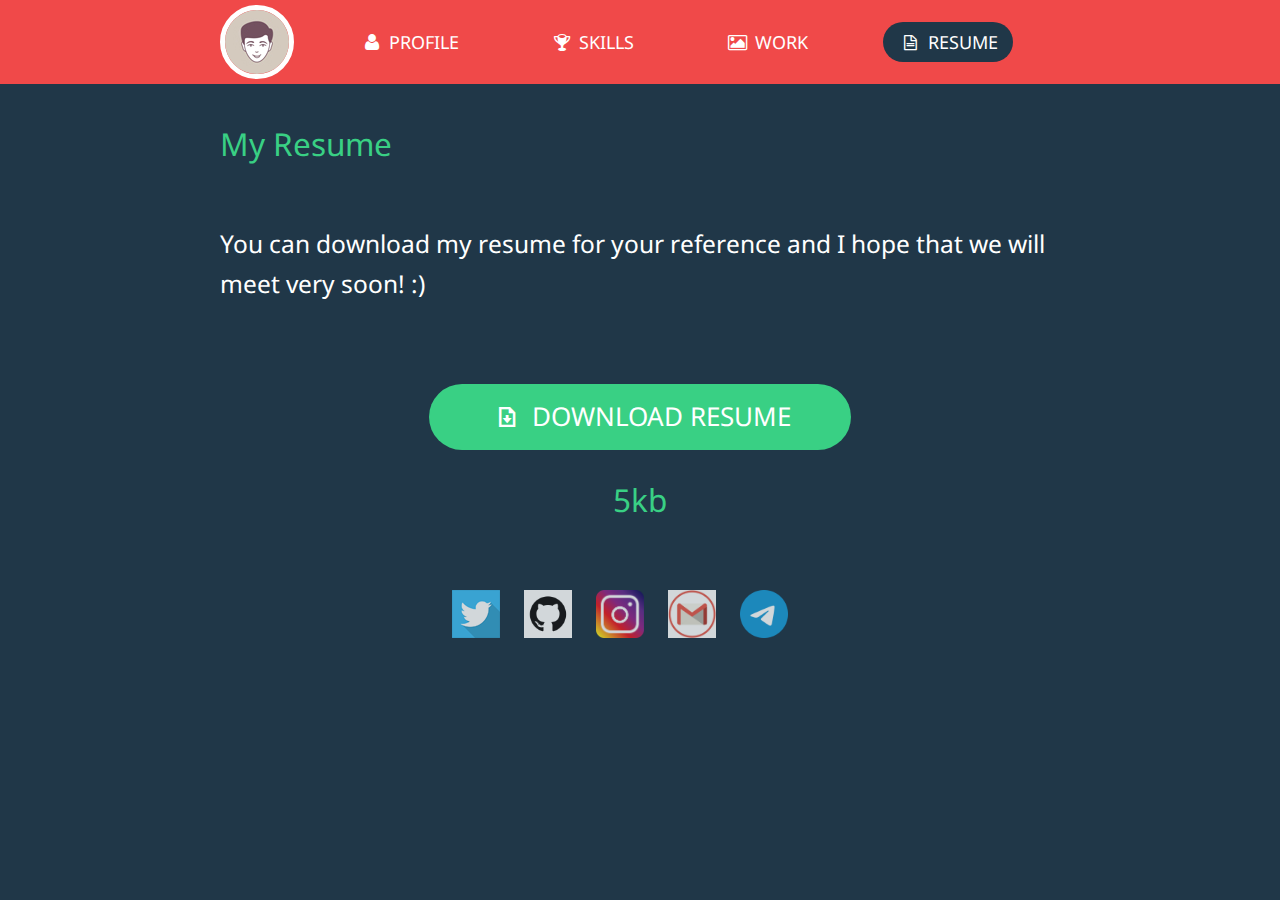
==== resume.html @ 4de0b394 "First commit" ====
<!DOCTYPE html>
<html lang="en">
<head>
<title>Mini Portfolio | Resume</title>
<meta charset="utf-8">
<meta name="viewport" content="width=device-width, initial-scale=1.0">
<link href="css/bootstrap.css" rel="stylesheet">
<link href="css/style.css" rel="stylesheet">
<link href="font/css/fontello.css" rel="stylesheet">
<link href='http://fonts.googleapis.com/css?family=Droid+Sans:400,700' rel='stylesheet' type='text/css'>
</head>
<body>
<div class="navbar">
  <div class="navbar-inner">
    <div class="container"> <a class="btn btn-navbar" data-toggle="collapse" data-target=".nav-collapse"> <span class="icon-bar"></span> <span class="icon-bar"></span> <span class="icon-bar"></span> </a> <a class="brand" href="index.html"><img src="img/user.jpg" alt=""></a>
      <ul class="nav nav-collapse pull-right">
        <li><a href="index.html"><i class="icon-user"></i> Profile</a></li>
        <li><a href="skills.html"><i class="icon-trophy"></i> Skills</a></li>
        <li><a href="work.html"><i class="icon-picture"></i> Work</a></li>
        <li><a href="resume.html" class="active"><i class="icon-doc-text"></i> Resume</a></li>
      </ul>
      <div class="nav-collapse collapse"></div>
    </div>
  </div>
</div>
<div class="container resume">
  <h2>My Resume</h2>
  <h3>You can download my resume for your reference and I hope that we will meet very soon! :)</h3>
  <div class="btn-center"> <a href="resume.docx" class="hire-me" download><i class="icon-download"></i> Download Resume</a>
    <h2>5kb</h2>
  </div>
</div>
<div class="row social">
  <ul class="social-icons">
    <li><a href="https://twitter.com/qwivet"><img src="img/tw.png" alt="" class="cimg"></a></li>
    <li><a href="https://github.com/qwivet"><img src="img/gh.png" alt="" class="cimg"></a></li>
    <li><a href="https://www.instagram.com/_qwivet_the_artist_/"><img src="img/in.png" alt="" class="cimg"></a></li>
    <li><a href="mailto:qwivet@gmail.com"><img src="img/gm.png" alt="" class="cimg"></a></li>
    <li><a href="https://telegram.im/@qwivet"><img src="img/tg.png" alt="" class="cimg"></a></li>
  </ul>
</div>
</body>
</html>
---- css/style.css ----
/*This stylesheet contains some custom class rather than Bootstrap*/
		
a.brand img {
	border-radius:50%;
	border:5px solid #fff;
}
.profile, .skills, .work, .resume {
	padding:30px 0;
}
.profile h2, .skills h2, .work h2, .resume h2 {
	font-weight:normal;
	color: #39D084;
}
/***** Profile *****/
	.profile h1 {
	color:#39d084;
	font-weight: normal;
}
.profile h3 {
	color:#fff;
	font-weight: normal;
}
.profile p {
	color:#fff;
	font-size:18px;
	line-height: 35px;
	margin-top: 30px;
}
.profile .container .span5 {
	padding:40px 0;
}
a.hire-me {
	display: inline-block;
 *display: inline;
	padding:20px 60px;
	background:#39d084;
	color:#fff;
	text-transform:uppercase;
	font-size:26px;
	margin:20px 0;
	-webkit-border-radius: 40px;
	-moz-border-radius: 40px;
	border-radius: 40px;
}
a.hire-me:hover {
	text-decoration:none;
	background:#11d170;
}
.social {
	text-align:center;
	padding-bottom:80px;
}
ul.social-icons {
	margin:20px 0;
}
ul.social-icons li {
	list-style:none;
	display:inline-block;
	margin:10px;
}
ul.social-icons li:first-child {
	margin-left:0;
}
ul.social-icons li a {
	opacity:0.8;
}
ul.social-icons li a:hover {
	opacity:1;
}
/***** Skills *****/
.skills .span3 {
	width:235px;
	overflow: hidden;
}
.skills .span5 {
	text-align:left;
	padding:47px 0;
}
.skills .ps, .skills .ai, .skills .html, .skills .css {
	padding:25px;
	width:100px;
	height:100px;
	-webkit-border-radius: 50%;
	-moz-border-radius: 50%;
	border-radius: 50%;
	text-align:center;
	border:8px solid #203748;
	float:right;
	-webkit-transition: all 0.2s linear;
	-moz-transition: all 0.2s linear;
	-o-transition: all 0.2s linear;
	transition: all 0.2s linear;
}
.skills .ps {
	background:#13142E;
}
.skills .ai {
	background:#ee742b;
}
.skills .html {
	background:#6A3F36;
}
.skills .css {
	background:#FFA22C;
}
.skills .ps:hover, .skills .ai:hover, .skills .html:hover, .skills .css:hover {
	border:8px solid #fff;
}
.skills .ps h3, .skills .ai h3, .skills .html h3, .skills .css h3 {
	color:#fff;
	font-size: 3.4em;
	font-weight: normal;
	line-height: 80px;
}
.skills .html h3, .skills .css h3 {
	font-size: 2.2em;
}
.expand-bg {
	background: none repeat scroll 0 0 #EAEDF2;
	border-radius:16px;
	height: 16px;
	margin-bottom: 15px;
	position: relative;
	padding: 0 2px;
}
.expand {
	border-radius: 10px;
	height: 4px;
	margin: 2px 0;
	padding: 4px 0 4px 5px;
	position: absolute;
}
.skills .span5 h3 {
	font-size: 18.5px;
	line-height: 15px;
	font-weight:normal;
	text-transform:uppercase;
}
.skills .span5 h3 span {
	float:right;
}
.ps2 {
	width:85%;
	background:#333333;
	-moz-animation:html5 2s ease-out;
	-webkit-animation:html5 2s ease-out;
}
.ai2 {
	width:70%;
	background:#ee742b;
	-moz-animation:css3 2s ease-out;
	-webkit-animation:css3 2s ease-out;
}
.html2 {
	width:50%;
	background:#6A3F36;
	-moz-animation:jquery 2s ease-out;
	-webkit-animation:jquery 2s ease-out;
}
.css2 {
	width:30%;
	background:#FFA22C;
	-moz-animation:photoshop 2s ease-out;
	-webkit-animation:photoshop 2s ease-out;
}
 @-moz-keyframes ps2 {
0% {
width:0px;
}
100% {
width:85%;
}
}
@-moz-keyframes ai2 {
0% {
width:0px;
}
100% {
width:70%;
}
}
@-moz-keyframes html2 {
0% {
width:0px;
}
100% {
width:50%;
}
}
@-moz-keyframes css2 {
0% {
width:0px;
}
100% {
width:30%;
}
}
 @-webkit-keyframes ps2 {
0% {
width:0px;
}
100% {
width:85%;
}
}
@-webkit-keyframes ai {
0% {
width:0px;
}
100% {
width:70%;
}
}
@-webkit-keyframes html {
0% {
width:0px;
}
100% {
width:50%;
}
}
@-webkit-keyframes css {
0% {
width:0px;
}
100% {
width:30%;
}
}
/**** Work container *****/
ul.work-images li {
	list-style:none;
	display:inline-block;
	margin: 8px 10px;
 background:
}
ul.work-images li:first-child {
	margin-left:0;
}
ul.work-images li div {
	background:url(../img/eye.png) 50% 50% no-repeat;
	background-color: #f04949;
	-webkit-transition: all 0.2s linear;
	-moz-transition: all 0.2s linear;
	-o-transition: all 0.2s linear;
	transition: all 0.2s linear;
}
ul.work-images li img {
	-webkit-transition: all 0.2s linear;
	-moz-transition: all 0.2s linear;
	-o-transition: all 0.2s linear;
	transition: all 0.2s linear;
}
ul.work-images li img:hover {
	opacity:0.1;
}
/***** Resume container *****/
.resume h3 {
	margin:60px 0;
}
.resume .btn-center {
	text-align:center;
}
.footer {
	background:#355267;
	position: fixed;
	width: 100%;
	bottom:0;
}
.footer p {
	margin:20px 0;
}
.footer p a {
	color:#fff;
	text-decoration:none;
}
.footer p a:hover {
	color:#39d084;
}
.cimg
{
	height: 48px;
	width: 48px;
}
.mini
{
	height: 300px;
	width: 300px;
}
.foto
{
	height: 64px;
	width: 64px;
}
---- font/css/fontello.css ----
@font-face {
  font-family: 'fontello';
  src: url('../font/fontello.eot?87773380');
  src: url('../font/fontello.eot?87773380#iefix') format('embedded-opentype'),
       url('../font/fontello.woff?87773380') format('woff'),
       url('../font/fontello.ttf?87773380') format('truetype'),
       url('../font/fontello.svg?87773380#fontello') format('svg');
  font-weight: normal;
  font-style: normal;
}
/* Chrome hack: SVG is rendered more smooth in Windozze. 100% magic, uncomment if you need it. */
/* Note, that will break hinting! In other OS-es font will be not as sharp as it could be */
/*
@media screen and (-webkit-min-device-pixel-ratio:0) {
  @font-face {
    font-family: 'fontello';
    src: url('../font/fontello.svg?87773380#fontello') format('svg');
  }
}
*/
 
 [class^="icon-"]:before, [class*=" icon-"]:before {
  font-family: "fontello";
  font-style: normal;
  font-weight: normal;
  speak: none;
 
  display: inline-block;
  text-decoration: inherit;
  width: 1em;
  margin-right: .2em;
  text-align: center;
  /* opacity: .8; */
 
  /* For safety - reset parent styles, that can break glyph codes*/
  font-variant: normal;
  text-transform: none;
     
  /* fix buttons height, for twitter bootstrap */
  line-height: 1em;
 
  /* Animation center compensation - margins should be symmetric */
  /* remove if not needed */
  margin-left: .2em;
 
  /* you can be more comfortable with increased icons size */
  /* font-size: 120%; */
 
  /* Uncomment for 3D effect */
  /* text-shadow: 1px 1px 1px rgba(127, 127, 127, 0.3); */
}
 
.icon-mail:before { content: '\e806'; } /* '' */
.icon-cancel:before { content: '\e80f'; } /* '' */
.icon-paper-plane:before { content: '\e804'; } /* '' */
.icon-doc-text:before { content: '\e803'; } /* '' */
.icon-github-circled:before { content: '\e80e'; } /* '' */
.icon-twitter-circled:before { content: '\e808'; } /* '' */
.icon-facebook-circled:before { content: '\e807'; } /* '' */
.icon-gplus-circled:before { content: '\e809'; } /* '' */
.icon-pinterest-circled:before { content: '\e80a'; } /* '' */
.icon-linkedin-circled:before { content: '\e80b'; } /* '' */
.icon-dribbble-circled:before { content: '\e80c'; } /* '' */
.icon-stumbleupon-circled:before { content: '\e80d'; } /* '' */
.icon-picture:before { content: '\e802'; } /* '' */
.icon-trophy:before { content: '\e801'; } /* '' */
.icon-user:before { content: '\e800'; } /* '' */
.icon-download:before { content: '\e805'; } /* '' */
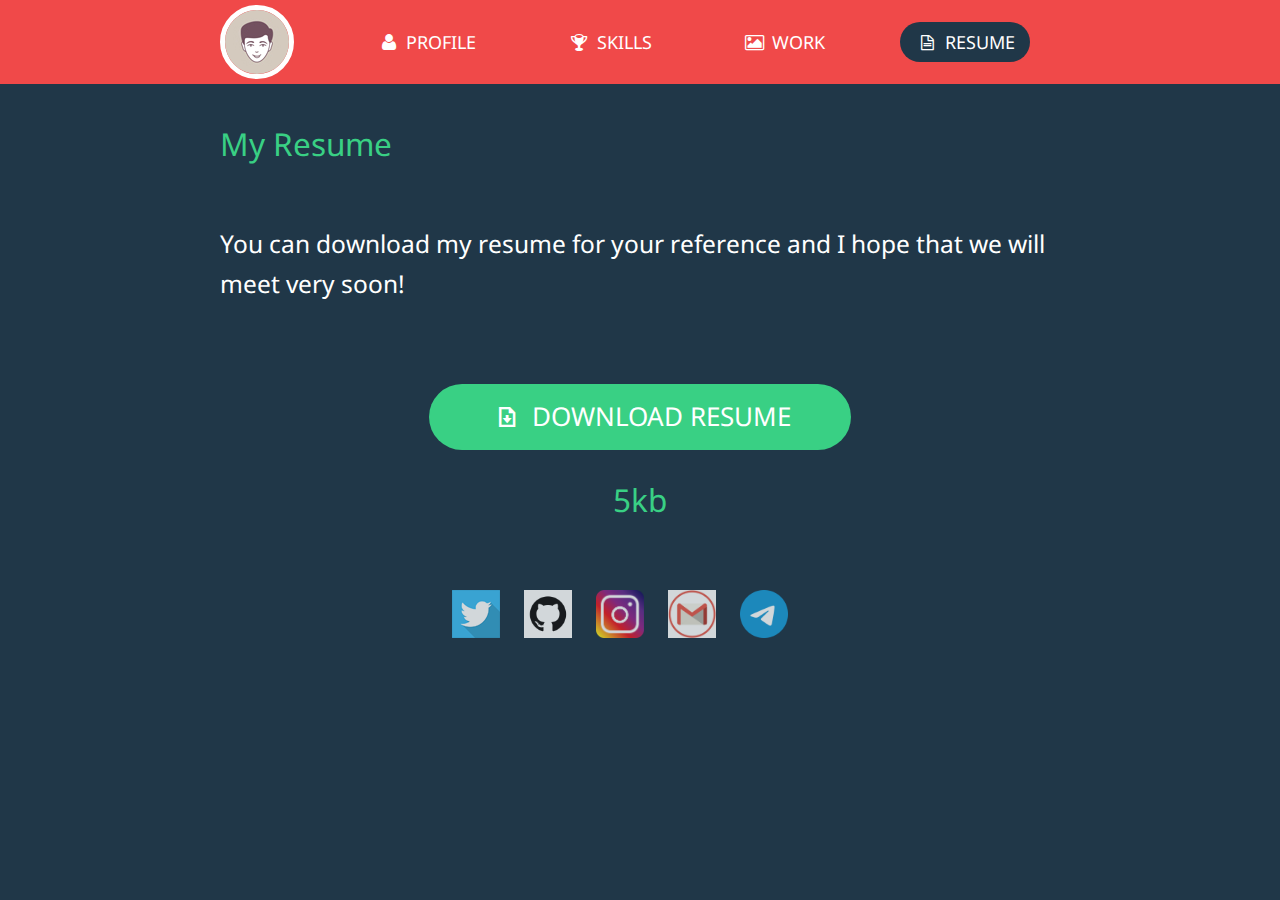
==== commit 8338536a: "Right bootstrap." ====
--- a/resume.html
+++ b/resume.html
@@ -25,7 +25,7 @@
 </div>
 <div class="container resume">
   <h2>My Resume</h2>
-  <h3>You can download my resume for your reference and I hope that we will meet very soon! :)</h3>
+  <h3>You can download my resume for your reference and I hope that we will meet very soon!</h3>
   <div class="btn-center"> <a href="resume.docx" class="hire-me" download><i class="icon-download"></i> Download Resume</a>
     <h2>5kb</h2>
   </div>
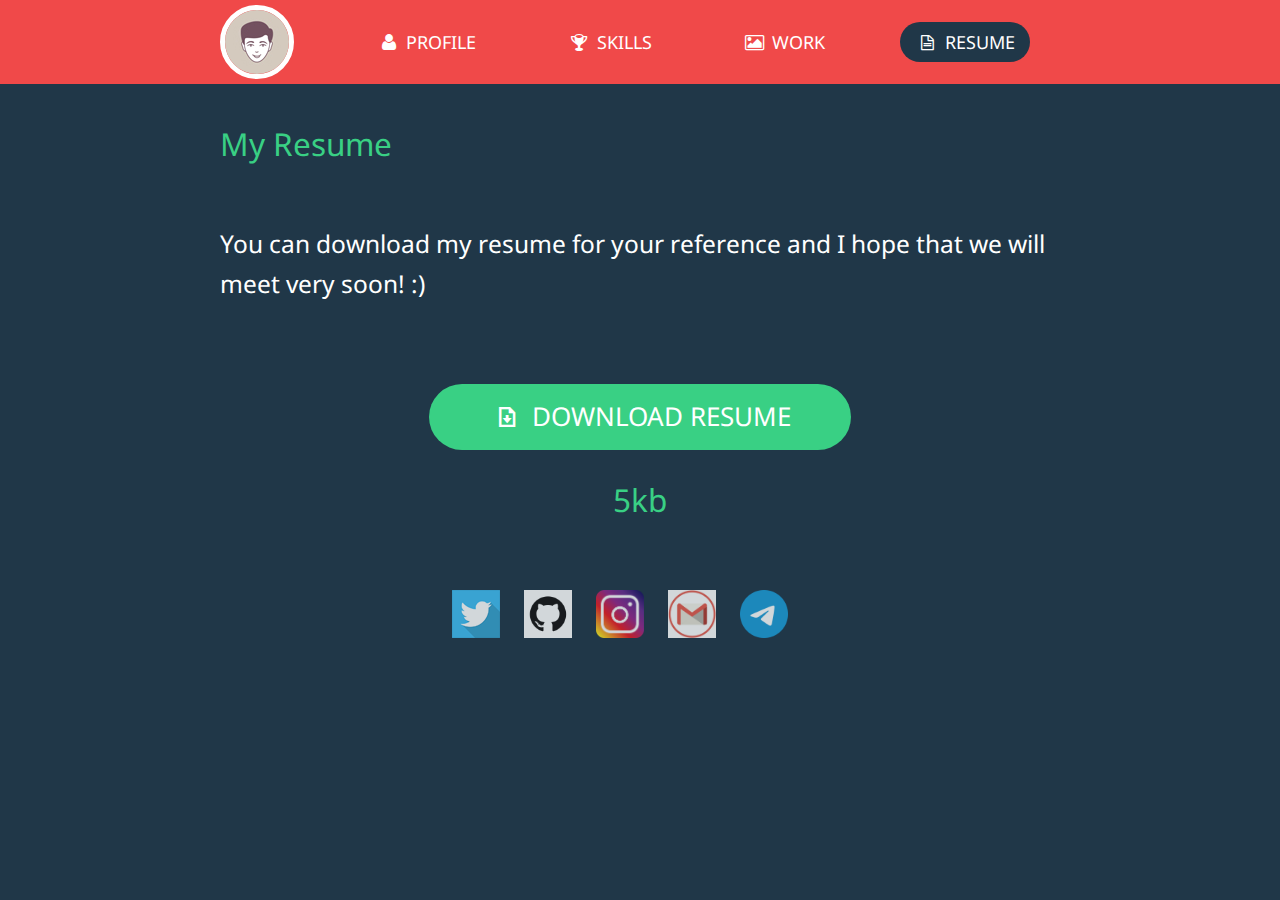
==== commit a70e9626: "try" ====
--- a/resume.html
+++ b/resume.html
@@ -4,8 +4,8 @@
 <title>Mini Portfolio | Resume</title>
 <meta charset="utf-8">
 <meta name="viewport" content="width=device-width, initial-scale=1.0">
-<link href="css/bootstrap.css" rel="stylesheet">
-<link href="css/style.css" rel="stylesheet">
+<link href="bootstrap.css" rel="stylesheet">
+<link href="style.css" rel="stylesheet">
 <link href="font/css/fontello.css" rel="stylesheet">
 <link href='http://fonts.googleapis.com/css?family=Droid+Sans:400,700' rel='stylesheet' type='text/css'>
 </head>
@@ -25,8 +25,8 @@
 </div>
 <div class="container resume">
   <h2>My Resume</h2>
-  <h3>You can download my resume for your reference and I hope that we will meet very soon!</h3>
-  <div class="btn-center"> <a href="resume.docx" class="hire-me" download><i class="icon-download"></i> Download Resume</a>
+  <h3>You can download my resume for your reference and I hope that we will meet very soon! :)</h3>
+  <div class="btn-center"> <a href="resume.doc" class="hire-me" download><i class="icon-download"></i> Download Resume</a>
     <h2>5kb</h2>
   </div>
 </div>
--- a/style.css
+++ b/style.css
@@ -0,0 +1,294 @@
+/*This stylesheet contains some custom class rather than Bootstrap*/
+		
+a.brand img {
+	border-radius:50%;
+	border:5px solid #fff;
+}
+.profile, .skills, .work, .resume {
+	padding:30px 0;
+}
+.profile h2, .skills h2, .work h2, .resume h2 {
+	font-weight:normal;
+	color: #39D084;
+}
+/***** Profile *****/
+	.profile h1 {
+	color:#39d084;
+	font-weight: normal;
+}
+.profile h3 {
+	color:#fff;
+	font-weight: normal;
+}
+.profile p {
+	color:#fff;
+	font-size:18px;
+	line-height: 35px;
+	margin-top: 30px;
+}
+.profile .container .span5 {
+	padding:40px 0;
+}
+a.hire-me {
+	display: inline-block;
+ *display: inline;
+	padding:20px 60px;
+	background:#39d084;
+	color:#fff;
+	text-transform:uppercase;
+	font-size:26px;
+	margin:20px 0;
+	-webkit-border-radius: 40px;
+	-moz-border-radius: 40px;
+	border-radius: 40px;
+}
+a.hire-me:hover {
+	text-decoration:none;
+	background:#11d170;
+}
+.social {
+	text-align:center;
+	padding-bottom:80px;
+}
+ul.social-icons {
+	margin:20px 0;
+}
+ul.social-icons li {
+	list-style:none;
+	display:inline-block;
+	margin:10px;
+}
+ul.social-icons li:first-child {
+	margin-left:0;
+}
+ul.social-icons li a {
+	opacity:0.8;
+}
+ul.social-icons li a:hover {
+	opacity:1;
+}
+/***** Skills *****/
+.skills .span3 {
+	width:235px;
+	overflow: hidden;
+}
+.skills .span5 {
+	text-align:left;
+	padding:47px 0;
+}
+.skills .ps, .skills .ai, .skills .html, .skills .css {
+	padding:25px;
+	width:100px;
+	height:100px;
+	-webkit-border-radius: 50%;
+	-moz-border-radius: 50%;
+	border-radius: 50%;
+	text-align:center;
+	border:8px solid #203748;
+	float:right;
+	-webkit-transition: all 0.2s linear;
+	-moz-transition: all 0.2s linear;
+	-o-transition: all 0.2s linear;
+	transition: all 0.2s linear;
+}
+.skills .ps {
+	background:#13142E;
+}
+.skills .ai {
+	background:#ee742b;
+}
+.skills .html {
+	background:#6A3F36;
+}
+.skills .css {
+	background:#FFA22C;
+}
+.skills .ps:hover, .skills .ai:hover, .skills .html:hover, .skills .css:hover {
+	border:8px solid #fff;
+}
+.skills .ps h3, .skills .ai h3, .skills .html h3, .skills .css h3 {
+	color:#fff;
+	font-size: 3.4em;
+	font-weight: normal;
+	line-height: 80px;
+}
+.skills .html h3, .skills .css h3 {
+	font-size: 2.2em;
+}
+.expand-bg {
+	background: none repeat scroll 0 0 #EAEDF2;
+	border-radius:16px;
+	height: 16px;
+	margin-bottom: 15px;
+	position: relative;
+	padding: 0 2px;
+}
+.expand {
+	border-radius: 10px;
+	height: 4px;
+	margin: 2px 0;
+	padding: 4px 0 4px 5px;
+	position: absolute;
+}
+.skills .span5 h3 {
+	font-size: 18.5px;
+	line-height: 15px;
+	font-weight:normal;
+	text-transform:uppercase;
+}
+.skills .span5 h3 span {
+	float:right;
+}
+.ps2 {
+	width:85%;
+	background:#333333;
+	-moz-animation:html5 2s ease-out;
+	-webkit-animation:html5 2s ease-out;
+}
+.ai2 {
+	width:70%;
+	background:#ee742b;
+	-moz-animation:css3 2s ease-out;
+	-webkit-animation:css3 2s ease-out;
+}
+.html2 {
+	width:50%;
+	background:#6A3F36;
+	-moz-animation:jquery 2s ease-out;
+	-webkit-animation:jquery 2s ease-out;
+}
+.css2 {
+	width:30%;
+	background:#FFA22C;
+	-moz-animation:photoshop 2s ease-out;
+	-webkit-animation:photoshop 2s ease-out;
+}
+ @-moz-keyframes ps2 {
+0% {
+width:0px;
+}
+100% {
+width:85%;
+}
+}
+@-moz-keyframes ai2 {
+0% {
+width:0px;
+}
+100% {
+width:70%;
+}
+}
+@-moz-keyframes html2 {
+0% {
+width:0px;
+}
+100% {
+width:50%;
+}
+}
+@-moz-keyframes css2 {
+0% {
+width:0px;
+}
+100% {
+width:30%;
+}
+}
+ @-webkit-keyframes ps2 {
+0% {
+width:0px;
+}
+100% {
+width:85%;
+}
+}
+@-webkit-keyframes ai {
+0% {
+width:0px;
+}
+100% {
+width:70%;
+}
+}
+@-webkit-keyframes html {
+0% {
+width:0px;
+}
+100% {
+width:50%;
+}
+}
+@-webkit-keyframes css {
+0% {
+width:0px;
+}
+100% {
+width:30%;
+}
+}
+/**** Work container *****/
+ul.work-images li {
+	list-style:none;
+	display:inline-block;
+	margin: 8px 10px;
+ background:
+}
+ul.work-images li:first-child {
+	margin-left:0;
+}
+ul.work-images li div {
+	background:url(../img/eye.png) 50% 50% no-repeat;
+	background-color: #f04949;
+	-webkit-transition: all 0.2s linear;
+	-moz-transition: all 0.2s linear;
+	-o-transition: all 0.2s linear;
+	transition: all 0.2s linear;
+}
+ul.work-images li img {
+	-webkit-transition: all 0.2s linear;
+	-moz-transition: all 0.2s linear;
+	-o-transition: all 0.2s linear;
+	transition: all 0.2s linear;
+}
+ul.work-images li img:hover {
+	opacity:0.1;
+}
+/***** Resume container *****/
+.resume h3 {
+	margin:60px 0;
+}
+.resume .btn-center {
+	text-align:center;
+}
+.footer {
+	background:#355267;
+	position: fixed;
+	width: 100%;
+	bottom:0;
+}
+.footer p {
+	margin:20px 0;
+}
+.footer p a {
+	color:#fff;
+	text-decoration:none;
+}
+.footer p a:hover {
+	color:#39d084;
+}
+.cimg
+{
+	height: 48px;
+	width: 48px;
+}
+.mini
+{
+	height: 300px;
+	width: 300px;
+}
+.foto
+{
+	height: 64px;
+	width: 64px;
+}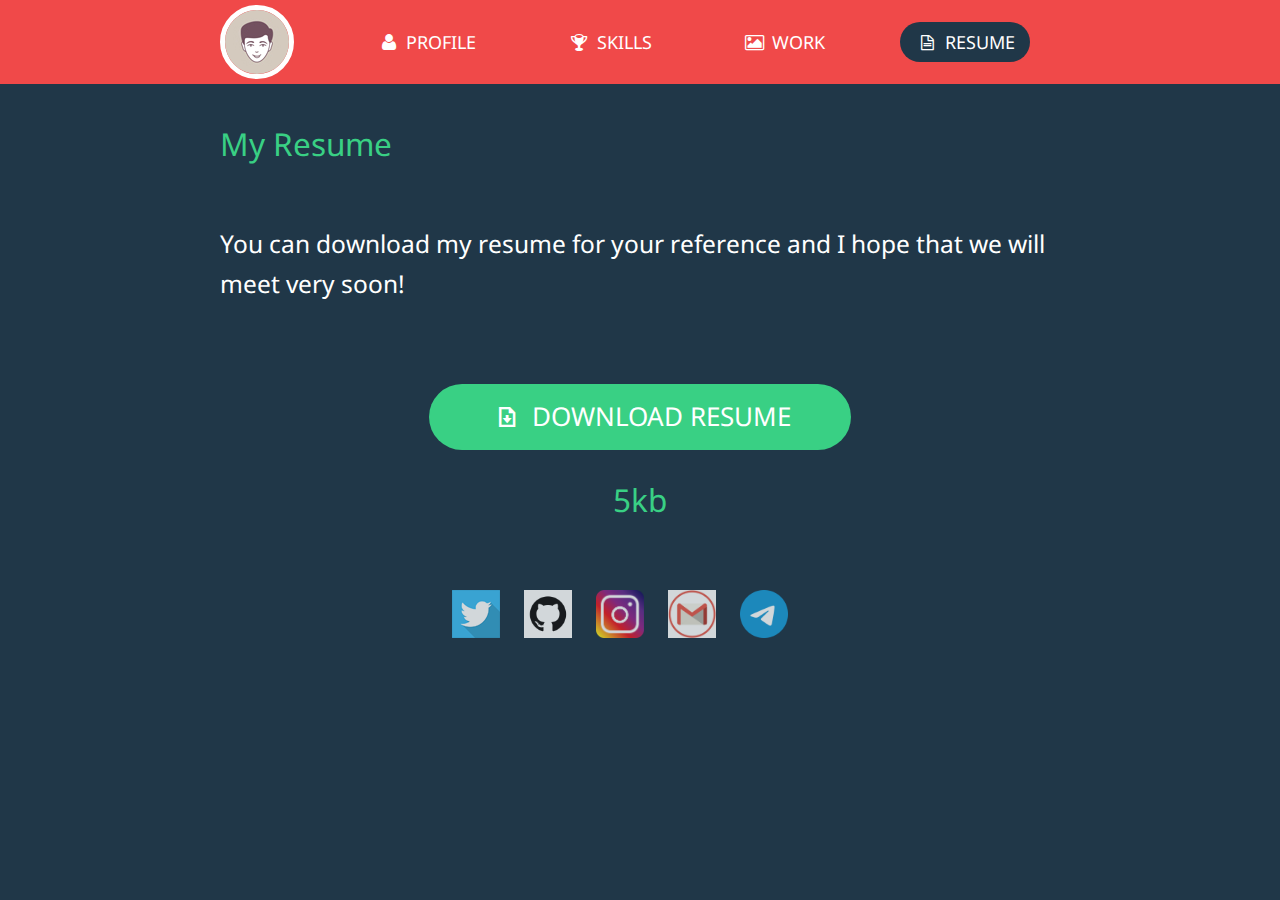
==== commit 0eabdd93: "Revert "try"" ====
--- a/resume.html
+++ b/resume.html
@@ -4,8 +4,8 @@
 <title>Mini Portfolio | Resume</title>
 <meta charset="utf-8">
 <meta name="viewport" content="width=device-width, initial-scale=1.0">
-<link href="bootstrap.css" rel="stylesheet">
-<link href="style.css" rel="stylesheet">
+<link href="css/bootstrap.css" rel="stylesheet">
+<link href="css/style.css" rel="stylesheet">
 <link href="font/css/fontello.css" rel="stylesheet">
 <link href='http://fonts.googleapis.com/css?family=Droid+Sans:400,700' rel='stylesheet' type='text/css'>
 </head>
@@ -25,8 +25,8 @@
 </div>
 <div class="container resume">
   <h2>My Resume</h2>
-  <h3>You can download my resume for your reference and I hope that we will meet very soon! :)</h3>
-  <div class="btn-center"> <a href="resume.doc" class="hire-me" download><i class="icon-download"></i> Download Resume</a>
+  <h3>You can download my resume for your reference and I hope that we will meet very soon!</h3>
+  <div class="btn-center"> <a href="resume.docx" class="hire-me" download><i class="icon-download"></i> Download Resume</a>
     <h2>5kb</h2>
   </div>
 </div>
--- a/css/style.css
+++ b/css/style.css
@@ -0,0 +1,294 @@
+/*This stylesheet contains some custom class rather than Bootstrap*/
+		
+a.brand img {
+	border-radius:50%;
+	border:5px solid #fff;
+}
+.profile, .skills, .work, .resume {
+	padding:30px 0;
+}
+.profile h2, .skills h2, .work h2, .resume h2 {
+	font-weight:normal;
+	color: #39D084;
+}
+/***** Profile *****/
+	.profile h1 {
+	color:#39d084;
+	font-weight: normal;
+}
+.profile h3 {
+	color:#fff;
+	font-weight: normal;
+}
+.profile p {
+	color:#fff;
+	font-size:18px;
+	line-height: 35px;
+	margin-top: 30px;
+}
+.profile .container .span5 {
+	padding:40px 0;
+}
+a.hire-me {
+	display: inline-block;
+ *display: inline;
+	padding:20px 60px;
+	background:#39d084;
+	color:#fff;
+	text-transform:uppercase;
+	font-size:26px;
+	margin:20px 0;
+	-webkit-border-radius: 40px;
+	-moz-border-radius: 40px;
+	border-radius: 40px;
+}
+a.hire-me:hover {
+	text-decoration:none;
+	background:#11d170;
+}
+.social {
+	text-align:center;
+	padding-bottom:80px;
+}
+ul.social-icons {
+	margin:20px 0;
+}
+ul.social-icons li {
+	list-style:none;
+	display:inline-block;
+	margin:10px;
+}
+ul.social-icons li:first-child {
+	margin-left:0;
+}
+ul.social-icons li a {
+	opacity:0.8;
+}
+ul.social-icons li a:hover {
+	opacity:1;
+}
+/***** Skills *****/
+.skills .span3 {
+	width:235px;
+	overflow: hidden;
+}
+.skills .span5 {
+	text-align:left;
+	padding:47px 0;
+}
+.skills .ps, .skills .ai, .skills .html, .skills .css {
+	padding:25px;
+	width:100px;
+	height:100px;
+	-webkit-border-radius: 50%;
+	-moz-border-radius: 50%;
+	border-radius: 50%;
+	text-align:center;
+	border:8px solid #203748;
+	float:right;
+	-webkit-transition: all 0.2s linear;
+	-moz-transition: all 0.2s linear;
+	-o-transition: all 0.2s linear;
+	transition: all 0.2s linear;
+}
+.skills .ps {
+	background:#13142E;
+}
+.skills .ai {
+	background:#ee742b;
+}
+.skills .html {
+	background:#6A3F36;
+}
+.skills .css {
+	background:#FFA22C;
+}
+.skills .ps:hover, .skills .ai:hover, .skills .html:hover, .skills .css:hover {
+	border:8px solid #fff;
+}
+.skills .ps h3, .skills .ai h3, .skills .html h3, .skills .css h3 {
+	color:#fff;
+	font-size: 3.4em;
+	font-weight: normal;
+	line-height: 80px;
+}
+.skills .html h3, .skills .css h3 {
+	font-size: 2.2em;
+}
+.expand-bg {
+	background: none repeat scroll 0 0 #EAEDF2;
+	border-radius:16px;
+	height: 16px;
+	margin-bottom: 15px;
+	position: relative;
+	padding: 0 2px;
+}
+.expand {
+	border-radius: 10px;
+	height: 4px;
+	margin: 2px 0;
+	padding: 4px 0 4px 5px;
+	position: absolute;
+}
+.skills .span5 h3 {
+	font-size: 18.5px;
+	line-height: 15px;
+	font-weight:normal;
+	text-transform:uppercase;
+}
+.skills .span5 h3 span {
+	float:right;
+}
+.ps2 {
+	width:85%;
+	background:#333333;
+	-moz-animation:html5 2s ease-out;
+	-webkit-animation:html5 2s ease-out;
+}
+.ai2 {
+	width:70%;
+	background:#ee742b;
+	-moz-animation:css3 2s ease-out;
+	-webkit-animation:css3 2s ease-out;
+}
+.html2 {
+	width:50%;
+	background:#6A3F36;
+	-moz-animation:jquery 2s ease-out;
+	-webkit-animation:jquery 2s ease-out;
+}
+.css2 {
+	width:30%;
+	background:#FFA22C;
+	-moz-animation:photoshop 2s ease-out;
+	-webkit-animation:photoshop 2s ease-out;
+}
+ @-moz-keyframes ps2 {
+0% {
+width:0px;
+}
+100% {
+width:85%;
+}
+}
+@-moz-keyframes ai2 {
+0% {
+width:0px;
+}
+100% {
+width:70%;
+}
+}
+@-moz-keyframes html2 {
+0% {
+width:0px;
+}
+100% {
+width:50%;
+}
+}
+@-moz-keyframes css2 {
+0% {
+width:0px;
+}
+100% {
+width:30%;
+}
+}
+ @-webkit-keyframes ps2 {
+0% {
+width:0px;
+}
+100% {
+width:85%;
+}
+}
+@-webkit-keyframes ai {
+0% {
+width:0px;
+}
+100% {
+width:70%;
+}
+}
+@-webkit-keyframes html {
+0% {
+width:0px;
+}
+100% {
+width:50%;
+}
+}
+@-webkit-keyframes css {
+0% {
+width:0px;
+}
+100% {
+width:30%;
+}
+}
+/**** Work container *****/
+ul.work-images li {
+	list-style:none;
+	display:inline-block;
+	margin: 8px 10px;
+ background:
+}
+ul.work-images li:first-child {
+	margin-left:0;
+}
+ul.work-images li div {
+	background:url(../img/eye.png) 50% 50% no-repeat;
+	background-color: #f04949;
+	-webkit-transition: all 0.2s linear;
+	-moz-transition: all 0.2s linear;
+	-o-transition: all 0.2s linear;
+	transition: all 0.2s linear;
+}
+ul.work-images li img {
+	-webkit-transition: all 0.2s linear;
+	-moz-transition: all 0.2s linear;
+	-o-transition: all 0.2s linear;
+	transition: all 0.2s linear;
+}
+ul.work-images li img:hover {
+	opacity:0.1;
+}
+/***** Resume container *****/
+.resume h3 {
+	margin:60px 0;
+}
+.resume .btn-center {
+	text-align:center;
+}
+.footer {
+	background:#355267;
+	position: fixed;
+	width: 100%;
+	bottom:0;
+}
+.footer p {
+	margin:20px 0;
+}
+.footer p a {
+	color:#fff;
+	text-decoration:none;
+}
+.footer p a:hover {
+	color:#39d084;
+}
+.cimg
+{
+	height: 48px;
+	width: 48px;
+}
+.mini
+{
+	height: 300px;
+	width: 300px;
+}
+.foto
+{
+	height: 64px;
+	width: 64px;
+}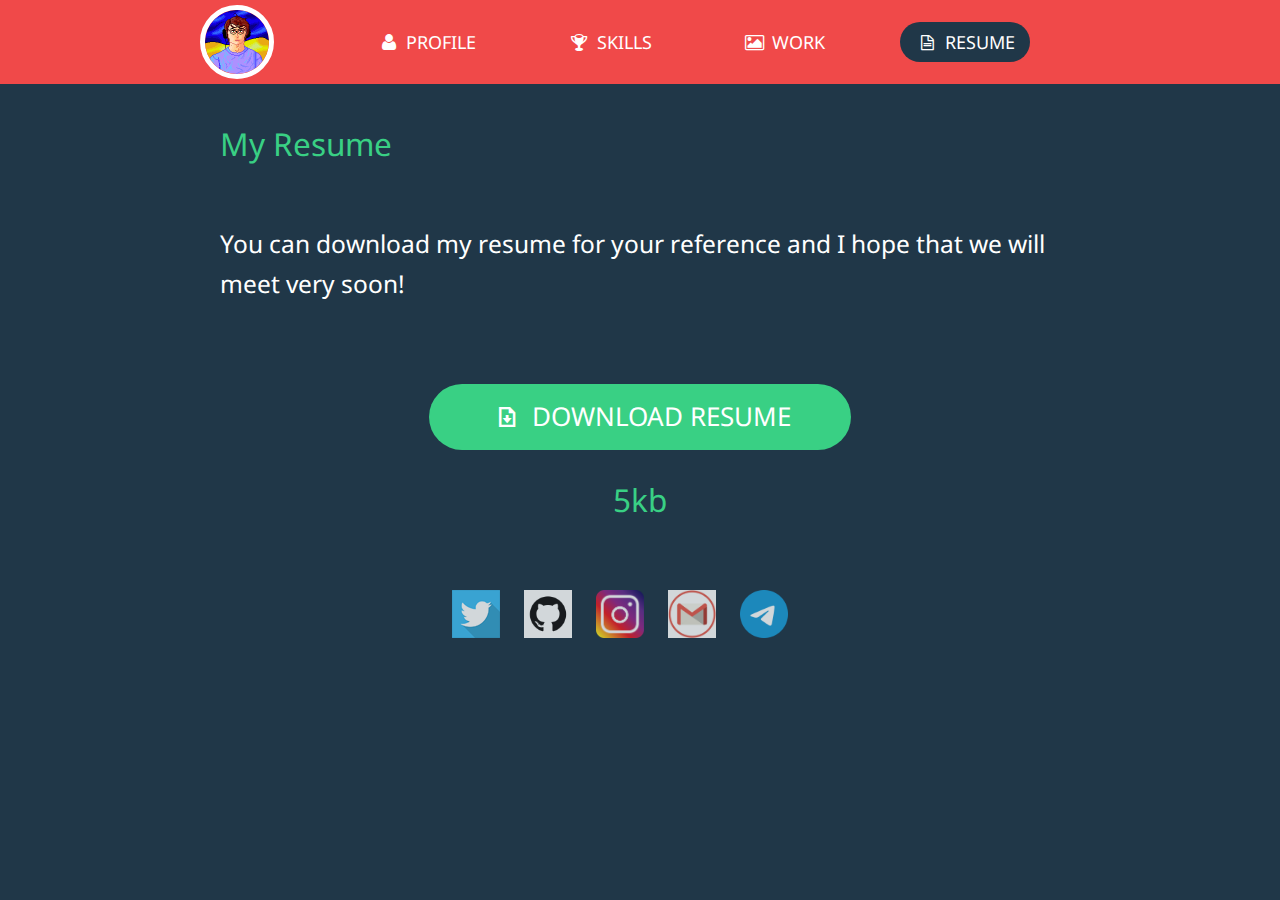
==== commit 7a8f9e87: "Almost" ====
--- a/resume.html
+++ b/resume.html
@@ -12,7 +12,7 @@
 <body>
 <div class="navbar">
   <div class="navbar-inner">
-    <div class="container"> <a class="btn btn-navbar" data-toggle="collapse" data-target=".nav-collapse"> <span class="icon-bar"></span> <span class="icon-bar"></span> <span class="icon-bar"></span> </a> <a class="brand" href="index.html"><img src="img/user.jpg" alt=""></a>
+    <div class="container"> <a class="btn btn-navbar" data-toggle="collapse" data-target=".nav-collapse"> <span class="icon-bar"></span> <span class="icon-bar"></span> <span class="icon-bar"></span> </a> <a class="brand" href="index.html"><img src="img/foto.png" class="foto" alt=""></a>
       <ul class="nav nav-collapse pull-right">
         <li><a href="index.html"><i class="icon-user"></i> Profile</a></li>
         <li><a href="skills.html"><i class="icon-trophy"></i> Skills</a></li>
--- a/css/style.css
+++ b/css/style.css
@@ -291,4 +291,9 @@
 {
 	height: 64px;
 	width: 64px;
+}
+.square
+{
+	width: 250px;
+	height: 250px;
 }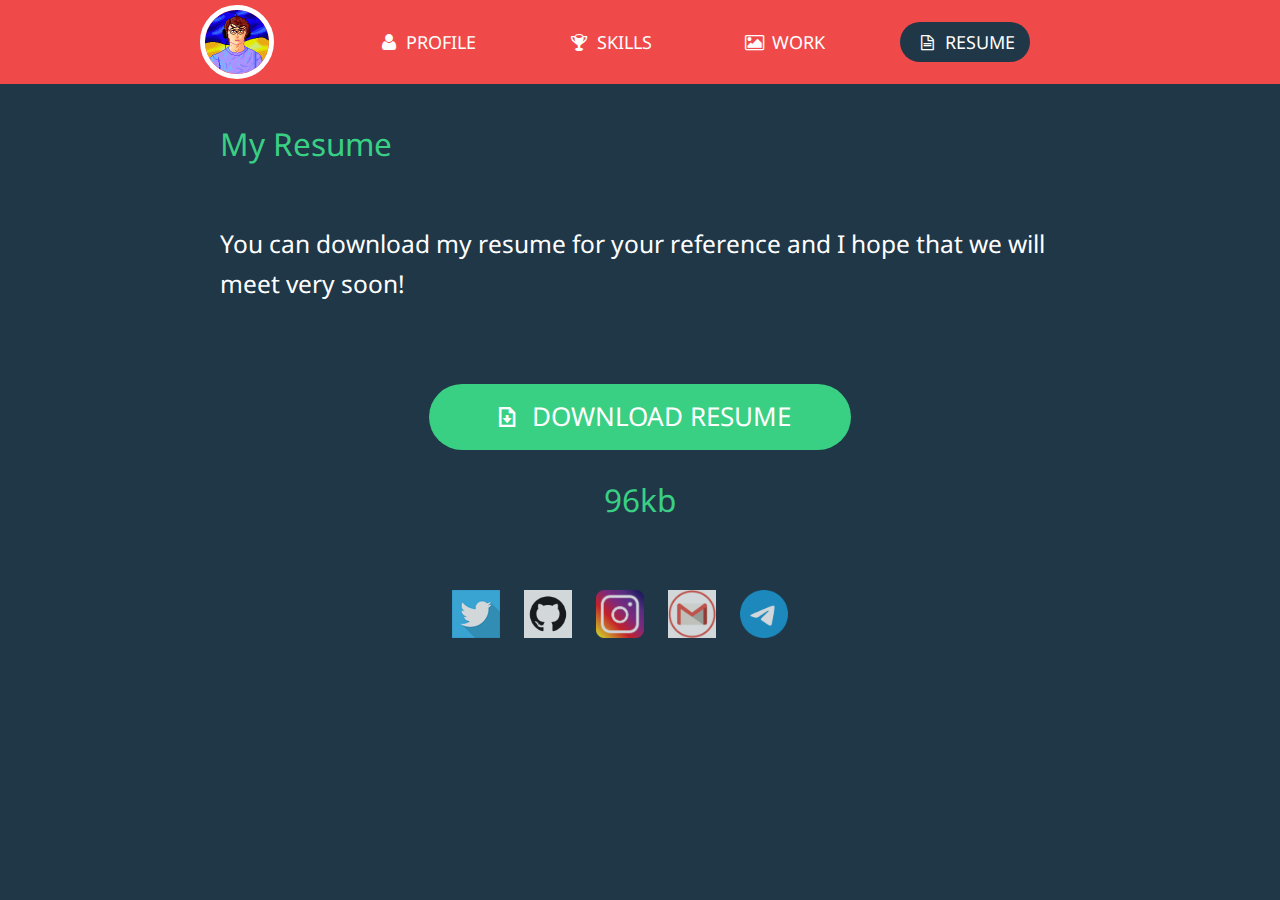
==== commit 8f28fc0b: "New resume." ====
--- a/resume.html
+++ b/resume.html
@@ -26,8 +26,8 @@
 <div class="container resume">
   <h2>My Resume</h2>
   <h3>You can download my resume for your reference and I hope that we will meet very soon!</h3>
-  <div class="btn-center"> <a href="resume.docx" class="hire-me" download><i class="icon-download"></i> Download Resume</a>
-    <h2>5kb</h2>
+  <div class="btn-center"> <a href="resume.pdf" class="hire-me" download><i class="icon-download"></i> Download Resume</a>
+    <h2>96kb</h2>
   </div>
 </div>
 <div class="row social">
@@ -39,5 +39,10 @@
     <li><a href="https://telegram.im/@qwivet"><img src="img/tg.png" alt="" class="cimg"></a></li>
   </ul>
 </div>
+<script src="js/jquery-1.10.1.min.js"></script>
+<script src="js/bootstrap.min.js"></script>
+<script>
+  $('#myModal').modal('hidden')
+</script>
 </body>
 </html>